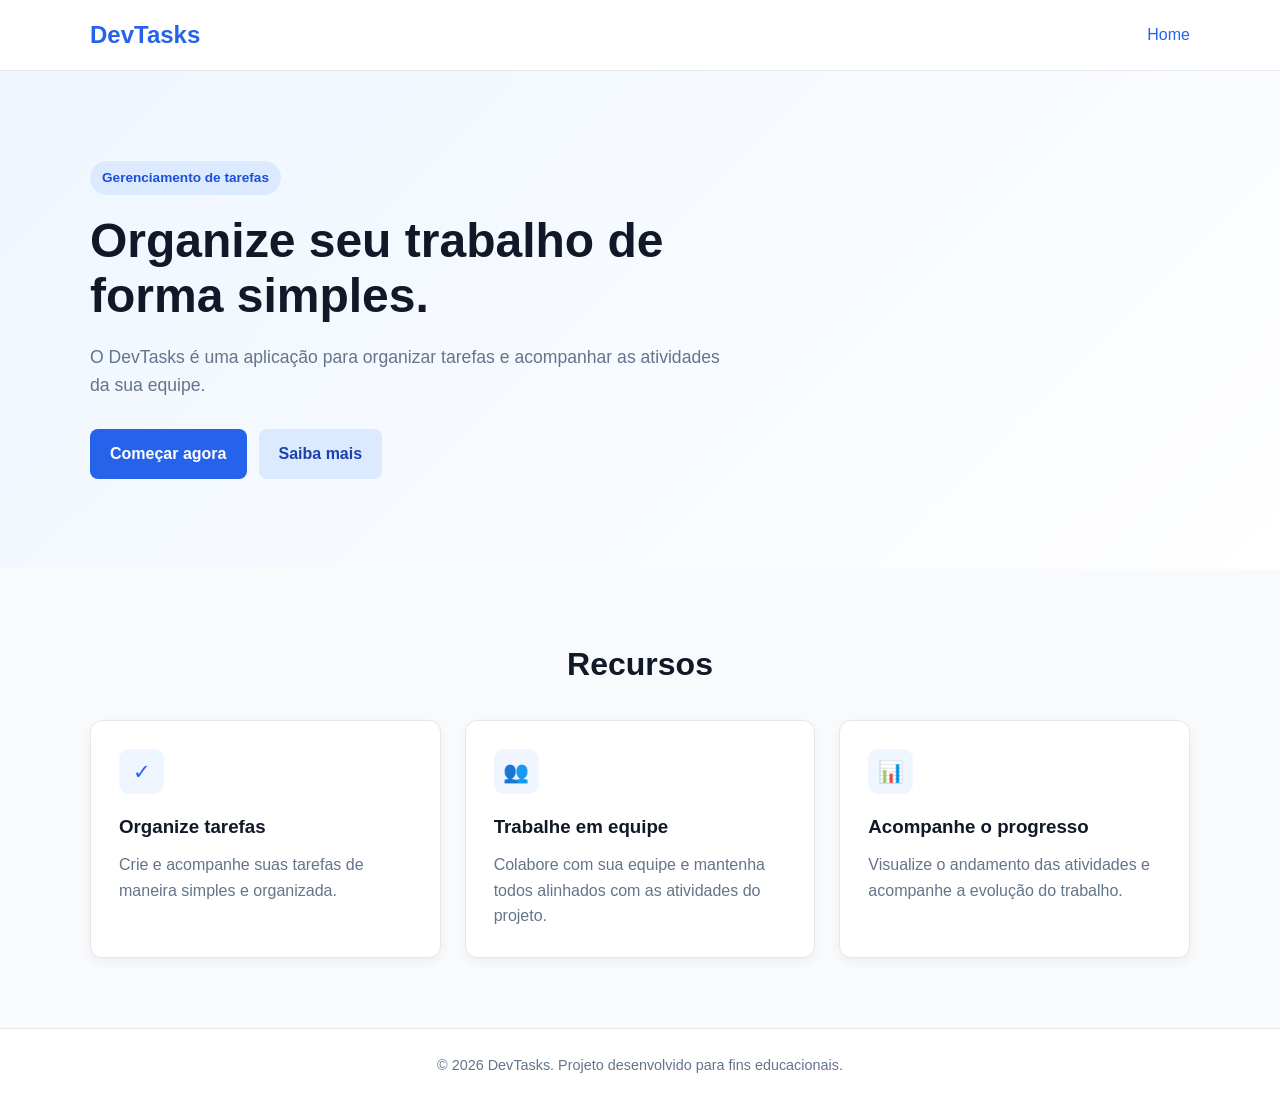
==== Home/index.html @ 8dc44440 "Introdução de arquivos iniciais" ====
<!DOCTYPE html>
<html lang="pt-BR">
<head>
    <meta charset="UTF-8">
    <meta name="viewport" content="width=device-width, initial-scale=1.0">
    <title>DevTasks - Home</title>

    <link rel="stylesheet" href="style.css">
</head>
<body>

    <header class="header">
        <div class="container header-content">
            <h1 class="logo">DevTasks</h1>

            <nav class="nav">
                <a href="index.html" class="active">Home</a>
            </nav>
        </div>
    </header>

    <main>
        <section class="hero">
            <div class="container">
                <span class="badge">Gerenciamento de tarefas</span>

                <h2>Organize seu trabalho de forma simples.</h2>

                <p>
                    O DevTasks é uma aplicação para organizar tarefas
                    e acompanhar as atividades da sua equipe.
                </p>

                <div class="hero-actions">
                    <a href="#" class="button primary">Começar agora</a>
                    <a href="#" class="button secondary">Saiba mais</a>
                </div>
            </div>
        </section>

        <section class="features">
            <div class="container">
                <h2>Recursos</h2>

                <div class="cards">

                    <article class="card">
                        <div class="card-icon">✓</div>
                        <h3>Organize tarefas</h3>
                        <p>
                            Crie e acompanhe suas tarefas de maneira
                            simples e organizada.
                        </p>
                    </article>

                    <article class="card">
                        <div class="card-icon">👥</div>
                        <h3>Trabalhe em equipe</h3>
                        <p>
                            Colabore com sua equipe e mantenha todos
                            alinhados com as atividades do projeto.
                        </p>
                    </article>

                    <article class="card">
                        <div class="card-icon">📊</div>
                        <h3>Acompanhe o progresso</h3>
                        <p>
                            Visualize o andamento das atividades e
                            acompanhe a evolução do trabalho.
                        </p>
                    </article>

                </div>
            </div>
        </section>
    </main>

    <footer class="footer">
        <div class="container">
            <p>
                &copy; 2026 DevTasks. Projeto desenvolvido para fins educacionais.
            </p>
        </div>
    </footer>

</body>
</html>
---- Home/style.css ----
/* ========================================
   Reset
======================================== */

* {
    margin: 0;
    padding: 0;
    box-sizing: border-box;
}

body {
    font-family: Arial, Helvetica, sans-serif;
    color: #1f2937;
    background-color: #f8fafc;
    line-height: 1.6;
}

a {
    text-decoration: none;
    color: inherit;
}

.container {
    width: min(1100px, 90%);
    margin: 0 auto;
}


/* ========================================
   Header
======================================== */

.header {
    background-color: #ffffff;
    border-bottom: 1px solid #e5e7eb;
}

.header-content {
    min-height: 70px;

    display: flex;
    align-items: center;
    justify-content: space-between;
}

.logo {
    color: #2563eb;
    font-size: 1.5rem;
}

.nav {
    display: flex;
    gap: 24px;
}

.nav a {
    color: #64748b;
    font-weight: 500;
    transition: color 0.2s ease;
}

.nav a:hover,
.nav a.active {
    color: #2563eb;
}


/* ========================================
   Hero
======================================== */

.hero {
    padding: 90px 0;
    background: linear-gradient(
        135deg,
        #eff6ff 0%,
        #ffffff 100%
    );
}

.badge {
    display: inline-block;

    margin-bottom: 18px;
    padding: 6px 12px;

    color: #1d4ed8;
    background-color: #dbeafe;

    border-radius: 999px;

    font-size: 0.85rem;
    font-weight: 600;
}

.hero h2 {
    max-width: 700px;

    margin-bottom: 20px;

    color: #111827;

    font-size: 3rem;
    line-height: 1.15;
}

.hero p {
    max-width: 650px;

    margin-bottom: 30px;

    color: #64748b;
    font-size: 1.1rem;
}

.hero-actions {
    display: flex;
    gap: 12px;
}


/* ========================================
   Buttons
======================================== */

.button {
    display: inline-block;

    padding: 12px 20px;

    border-radius: 8px;

    font-weight: 600;

    transition: all 0.2s ease;
}

.button.primary {
    color: #ffffff;
    background-color: #2563eb;
}

.button.primary:hover {
    background-color: #1d4ed8;
}

.button.secondary {
    color: #1e40af;
    background-color: #dbeafe;
}

.button.secondary:hover {
    background-color: #bfdbfe;
}


/* ========================================
   Features
======================================== */

.features {
    padding: 70px 0;
}

.features > .container > h2 {
    margin-bottom: 30px;

    color: #111827;
    font-size: 2rem;
    text-align: center;
}

.cards {
    display: grid;
    grid-template-columns: repeat(3, 1fr);
    gap: 24px;
}

.card {
    padding: 28px;

    background-color: #ffffff;

    border: 1px solid #e5e7eb;
    border-radius: 12px;

    box-shadow: 0 4px 12px rgba(15, 23, 42, 0.05);
}

.card-icon {
    width: 45px;
    height: 45px;

    display: flex;
    align-items: center;
    justify-content: center;

    margin-bottom: 18px;

    color: #2563eb;
    background-color: #eff6ff;

    border-radius: 10px;

    font-size: 1.3rem;
}

.card h3 {
    margin-bottom: 10px;

    color: #111827;
}

.card p {
    color: #64748b;
}


/* ========================================
   Footer
======================================== */

.footer {
    padding: 25px 0;

    color: #64748b;
    background-color: #ffffff;

    border-top: 1px solid #e5e7eb;

    text-align: center;

    font-size: 0.9rem;
}
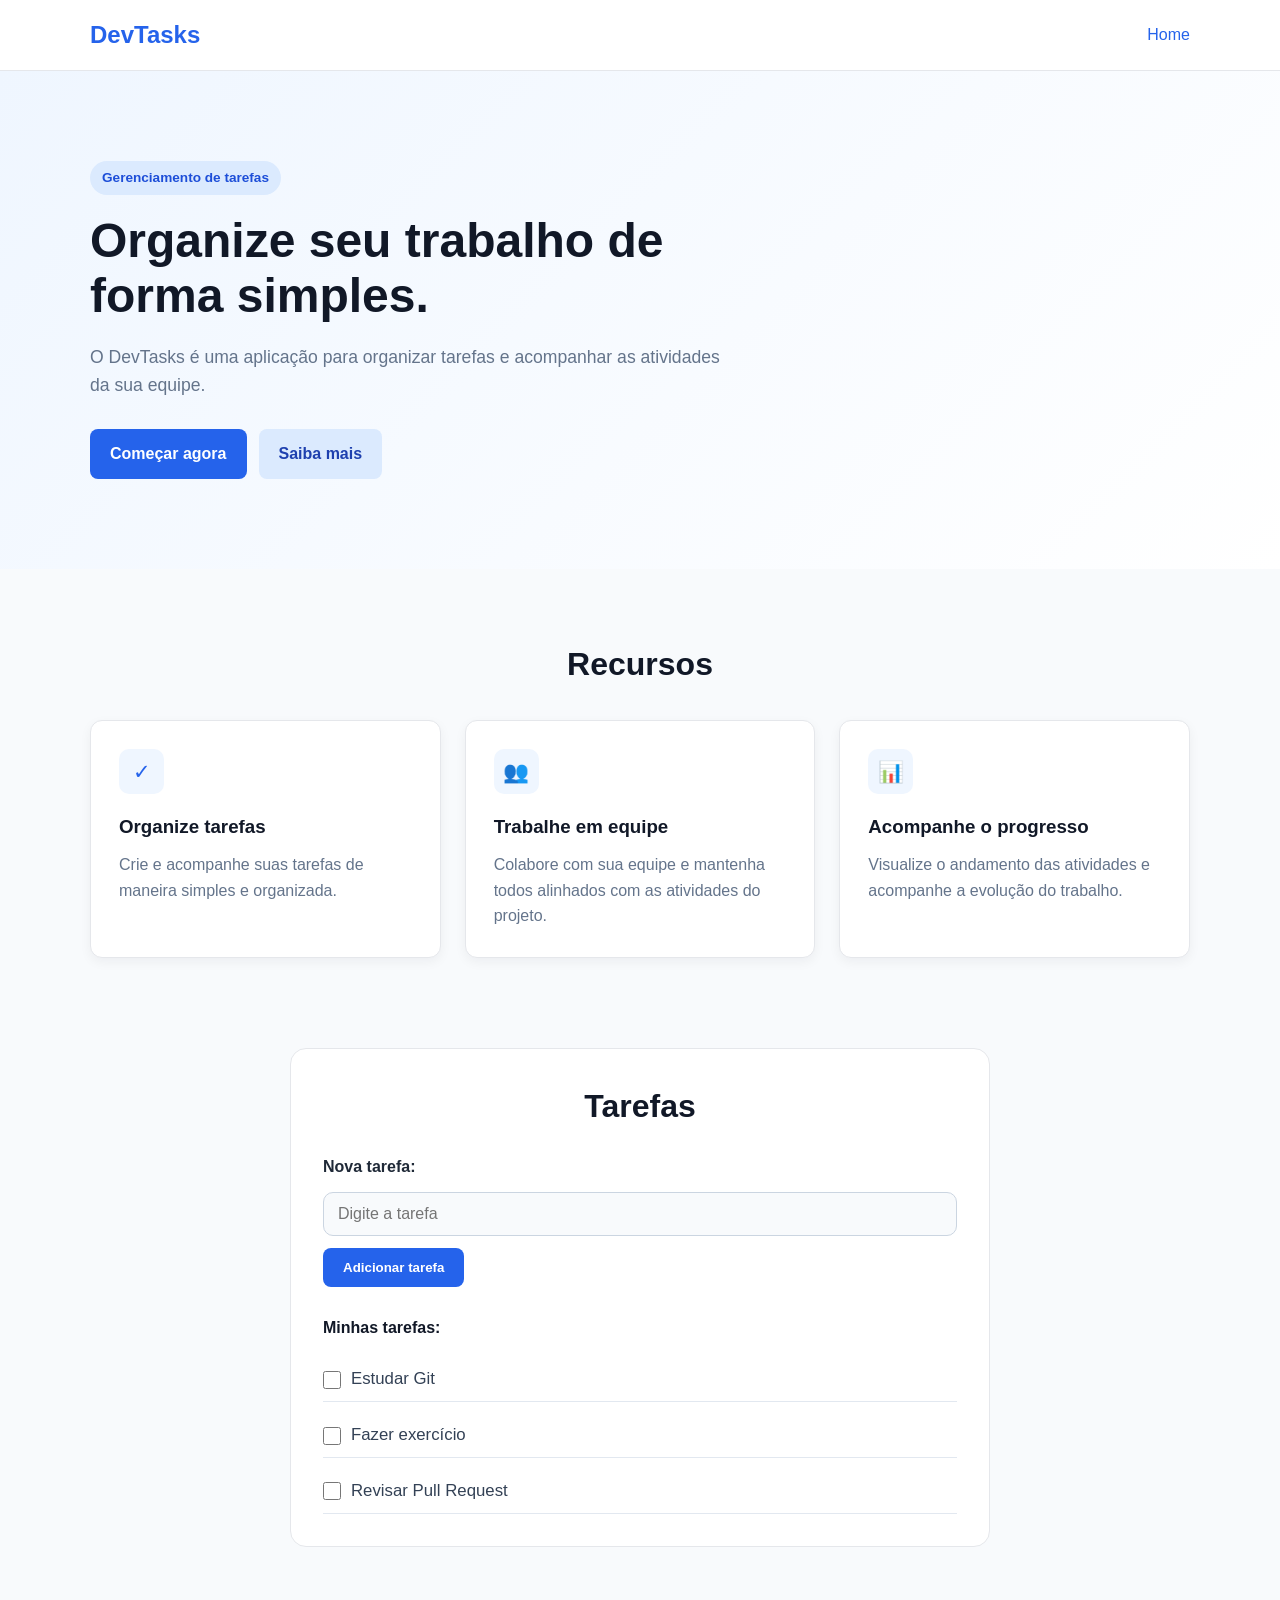
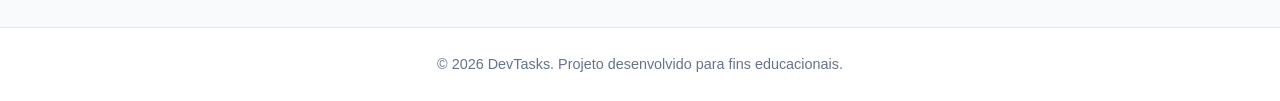
==== commit ab013b8e: "Funcionalidade Tarefas implementada" ====
--- a/Home/index.html
+++ b/Home/index.html
@@ -74,6 +74,26 @@
                 </div>
             </div>
         </section>
+
+        <section class="tasks">
+            <div class="container task-panel">
+                <h2>Tarefas</h2>
+
+                <div class="task-form">
+                    <label for="task-input">Nova tarefa:</label>
+                    <input id="task-input" type="text" placeholder="Digite a tarefa">
+                    <button type="button" class="button primary">Adicionar tarefa</button>
+                </div>
+
+                <div class="task-list-box">
+                    <p>Minhas tarefas:</p>
+
+                    <label class="task-item"><input type="checkbox"> Estudar Git</label>
+                    <label class="task-item"><input type="checkbox"> Fazer exercício</label>
+                    <label class="task-item"><input type="checkbox"> Revisar Pull Request</label>
+                </div>
+            </div>
+        </section>
     </main>
 
     <footer class="footer">
--- a/Home/style.css
+++ b/Home/style.css
@@ -217,6 +217,89 @@
 
 
 /* ========================================
+   Tasks
+======================================== */
+
+.tasks {
+    padding: 20px 0 80px;
+}
+
+.task-panel {
+    max-width: 700px;
+    padding: 32px;
+    background: #ffffff;
+    border: 1px solid #e5e7eb;
+    border-radius: 16px;
+}
+
+.task-panel h2 {
+    margin-bottom: 22px;
+    text-align: center;
+    color: #111827;
+    font-size: 2rem;
+}
+
+.task-form {
+    display: flex;
+    flex-direction: column;
+    gap: 12px;
+    margin-bottom: 28px;
+}
+
+.task-form label {
+    font-weight: 600;
+    color: #1f2937;
+}
+
+.task-form input {
+    padding: 12px 14px;
+    border: 1px solid #cbd5e1;
+    border-radius: 10px;
+    font-size: 1rem;
+    background: #f8fafc;
+}
+
+.task-form input:focus {
+    outline: 2px solid #bfdbfe;
+    border-color: #60a5fa;
+}
+
+.task-form .button {
+    width: fit-content;
+    border: none;
+    cursor: pointer;
+}
+
+.task-list-box {
+    display: flex;
+    flex-direction: column;
+    gap: 12px;
+}
+
+.task-list-box p {
+    margin-bottom: 6px;
+    font-weight: 600;
+    color: #111827;
+}
+
+.task-item {
+    display: flex;
+    align-items: center;
+    gap: 10px;
+    padding: 8px 0;
+    color: #334155;
+    font-size: 1.05rem;
+    border-bottom: 1px solid #e2e8f0;
+}
+
+.task-item input {
+    width: 18px;
+    height: 18px;
+    accent-color: #2563eb;
+}
+
+
+/* ========================================
    Footer
 ======================================== */
 
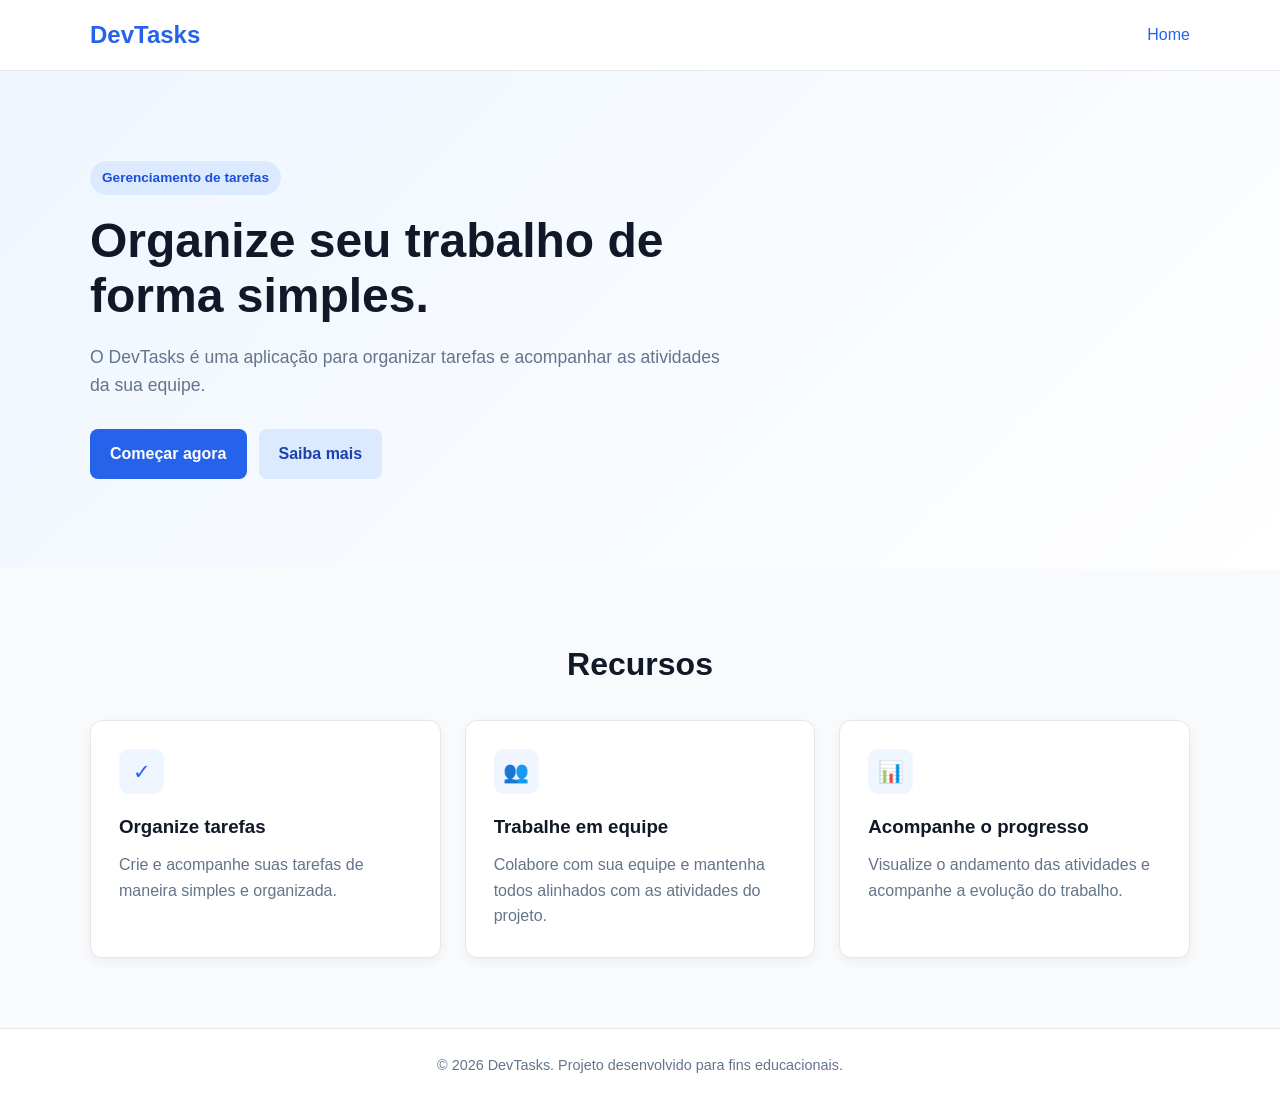
==== commit ae54a7fd: "Funcionalidade Tarefas implementado e nova pasta Tarefas" ====
--- a/Home/index.html
+++ b/Home/index.html
@@ -74,26 +74,6 @@
                 </div>
             </div>
         </section>
-
-        <section class="tasks">
-            <div class="container task-panel">
-                <h2>Tarefas</h2>
-
-                <div class="task-form">
-                    <label for="task-input">Nova tarefa:</label>
-                    <input id="task-input" type="text" placeholder="Digite a tarefa">
-                    <button type="button" class="button primary">Adicionar tarefa</button>
-                </div>
-
-                <div class="task-list-box">
-                    <p>Minhas tarefas:</p>
-
-                    <label class="task-item"><input type="checkbox"> Estudar Git</label>
-                    <label class="task-item"><input type="checkbox"> Fazer exercício</label>
-                    <label class="task-item"><input type="checkbox"> Revisar Pull Request</label>
-                </div>
-            </div>
-        </section>
     </main>
 
     <footer class="footer">
@@ -105,4 +85,4 @@
     </footer>
 
 </body>
-</html>
+</html>
